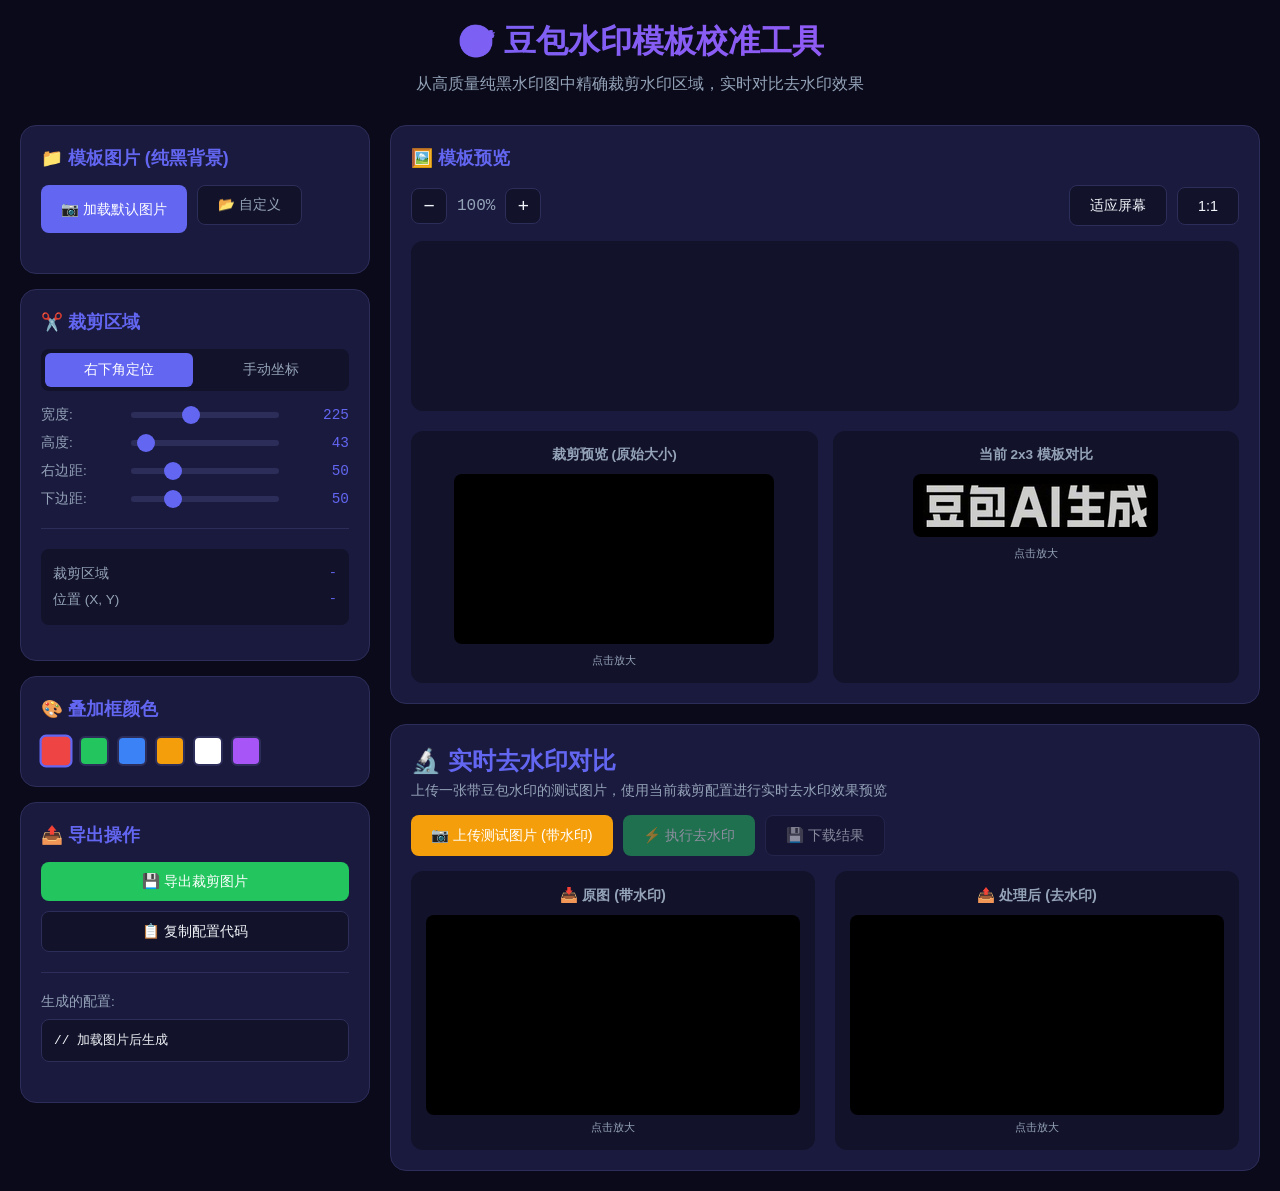
==== calibrate_watermark.html @ 96caa296 "fix: 调整水印模板质量和裁剪参数" ====
<!DOCTYPE html>
<html lang="zh-CN">
<head>
    <meta charset="UTF-8">
    <meta name="viewport" content="width=device-width, initial-scale=1.0">
    <title>豆包水印模板校准工具 (带实时去水印对比)</title>
    <style>
        :root {
            --bg-primary: #0a0a1a;
            --bg-secondary: #12122a;
            --bg-card: #1a1a3e;
            --accent: #6366f1;
            --accent-hover: #818cf8;
            --text-primary: #f1f5f9;
            --text-secondary: #94a3b8;
            --border: #2d2d5a;
            --success: #22c55e;
            --warning: #f59e0b;
            --danger: #ef4444;
        }

        * {
            margin: 0;
            padding: 0;
            box-sizing: border-box;
        }

        body {
            font-family: 'Inter', -apple-system, BlinkMacSystemFont, sans-serif;
            background: var(--bg-primary);
            color: var(--text-primary);
            min-height: 100vh;
            padding: 20px;
        }

        h1 {
            text-align: center;
            font-size: 2rem;
            margin-bottom: 10px;
            background: linear-gradient(135deg, var(--accent) 0%, #a855f7 100%);
            -webkit-background-clip: text;
            -webkit-text-fill-color: transparent;
            background-clip: text;
        }

        .subtitle {
            text-align: center;
            color: var(--text-secondary);
            margin-bottom: 30px;
        }

        .container {
            max-width: 1600px;
            margin: 0 auto;
            display: grid;
            grid-template-columns: 350px 1fr;
            gap: 20px;
        }

        .panel {
            background: var(--bg-card);
            border-radius: 16px;
            padding: 20px;
            border: 1px solid var(--border);
        }

        .panel h2 {
            font-size: 1.1rem;
            margin-bottom: 15px;
            color: var(--accent);
            display: flex;
            align-items: center;
            gap: 8px;
        }

        .control-group {
            margin-bottom: 20px;
        }

        .control-group label {
            display: block;
            font-size: 0.85rem;
            color: var(--text-secondary);
            margin-bottom: 8px;
        }

        .control-row {
            display: flex;
            align-items: center;
            gap: 10px;
            margin-bottom: 10px;
        }

        .control-row label {
            min-width: 80px;
            font-size: 0.85rem;
            color: var(--text-secondary);
        }

        input[type="range"] {
            flex: 1;
            height: 6px;
            -webkit-appearance: none;
            background: var(--border);
            border-radius: 3px;
            outline: none;
        }

        input[type="range"]::-webkit-slider-thumb {
            -webkit-appearance: none;
            width: 18px;
            height: 18px;
            background: var(--accent);
            border-radius: 50%;
            cursor: pointer;
            transition: transform 0.2s;
        }

        input[type="range"]::-webkit-slider-thumb:hover {
            transform: scale(1.2);
        }

        .value-display {
            min-width: 60px;
            text-align: right;
            font-family: 'JetBrains Mono', monospace;
            color: var(--accent);
            font-size: 0.9rem;
        }

        input[type="number"] {
            width: 80px;
            padding: 8px 10px;
            background: var(--bg-secondary);
            border: 1px solid var(--border);
            border-radius: 8px;
            color: var(--text-primary);
            font-size: 0.9rem;
            font-family: 'JetBrains Mono', monospace;
        }

        input[type="number"]:focus {
            outline: none;
            border-color: var(--accent);
        }

        .btn {
            display: inline-flex;
            align-items: center;
            justify-content: center;
            gap: 8px;
            padding: 10px 20px;
            border-radius: 8px;
            font-size: 0.9rem;
            font-weight: 500;
            cursor: pointer;
            border: none;
            transition: all 0.2s;
        }

        .btn-primary {
            background: var(--accent);
            color: white;
        }

        .btn-primary:hover {
            background: var(--accent-hover);
            transform: translateY(-2px);
        }

        .btn-secondary {
            background: var(--bg-secondary);
            color: var(--text-primary);
            border: 1px solid var(--border);
        }

        .btn-secondary:hover {
            border-color: var(--accent);
        }

        .btn-success {
            background: var(--success);
            color: white;
        }

        .btn-success:hover {
            filter: brightness(1.1);
        }

        .btn-warning {
            background: var(--warning);
            color: white;
        }

        .btn:disabled {
            opacity: 0.5;
            cursor: not-allowed;
        }

        .btn-group {
            display: flex;
            gap: 10px;
            flex-wrap: wrap;
        }

        .canvas-container {
            position: relative;
            overflow: auto;
            max-height: 60vh;
            background: var(--bg-secondary);
            border-radius: 12px;
            display: flex;
            align-items: center;
            justify-content: center;
            padding: 10px;
        }

        #mainCanvas {
            cursor: crosshair;
        }

        .preview-row {
            display: grid;
            grid-template-columns: 1fr 1fr;
            gap: 15px;
            margin-top: 20px;
        }

        .preview-box {
            background: var(--bg-secondary);
            border-radius: 12px;
            padding: 15px;
            text-align: center;
        }

        .preview-box h3 {
            font-size: 0.85rem;
            color: var(--text-secondary);
            margin-bottom: 10px;
        }

        .preview-canvas-wrapper {
            background: #000;
            border-radius: 8px;
            padding: 10px;
            display: inline-block;
        }

        .preview-canvas-wrapper canvas {
            display: block;
            image-rendering: pixelated;
        }

        .info-box {
            background: var(--bg-secondary);
            border-radius: 8px;
            padding: 12px;
            margin-bottom: 15px;
        }

        .info-row {
            display: flex;
            justify-content: space-between;
            font-size: 0.85rem;
            padding: 4px 0;
        }

        .info-row .label {
            color: var(--text-secondary);
        }

        .info-row .value {
            font-family: 'JetBrains Mono', monospace;
            color: var(--accent);
        }

        .config-output {
            background: var(--bg-secondary);
            border-radius: 8px;
            padding: 12px;
            font-family: 'JetBrains Mono', monospace;
            font-size: 0.8rem;
            white-space: pre-wrap;
            overflow-x: auto;
            border: 1px solid var(--border);
        }

        .zoom-controls {
            display: flex;
            gap: 10px;
            align-items: center;
            margin-bottom: 15px;
        }

        .zoom-btn {
            width: 36px;
            height: 36px;
            border-radius: 8px;
            background: var(--bg-secondary);
            border: 1px solid var(--border);
            color: var(--text-primary);
            font-size: 1.2rem;
            cursor: pointer;
            transition: all 0.2s;
        }

        .zoom-btn:hover {
            border-color: var(--accent);
            color: var(--accent);
        }

        .zoom-level {
            font-family: 'JetBrains Mono', monospace;
            color: var(--text-secondary);
        }

        .mode-toggle {
            display: flex;
            background: var(--bg-secondary);
            border-radius: 8px;
            padding: 4px;
            gap: 4px;
            margin-bottom: 15px;
        }

        .mode-btn {
            flex: 1;
            padding: 8px 12px;
            border: none;
            background: transparent;
            color: var(--text-secondary);
            border-radius: 6px;
            cursor: pointer;
            font-size: 0.85rem;
            transition: all 0.2s;
        }

        .mode-btn.active {
            background: var(--accent);
            color: white;
        }

        .divider {
            height: 1px;
            background: var(--border);
            margin: 20px 0;
        }

        .color-swatch {
            display: flex;
            gap: 8px;
            flex-wrap: wrap;
            margin-top: 10px;
        }

        .swatch {
            width: 30px;
            height: 30px;
            border-radius: 6px;
            border: 2px solid var(--border);
            cursor: pointer;
            transition: all 0.2s;
        }

        .swatch:hover, .swatch.active {
            border-color: var(--accent);
            transform: scale(1.1);
        }

        /* 实时对比区域 */
        .comparison-section {
            margin-top: 20px;
            background: var(--bg-card);
            border-radius: 16px;
            padding: 20px;
            border: 1px solid var(--border);
        }

        .comparison-grid {
            display: grid;
            grid-template-columns: 1fr 1fr;
            gap: 20px;
            margin-top: 15px;
        }

        .comparison-item {
            background: var(--bg-secondary);
            border-radius: 12px;
            padding: 15px;
        }

        .comparison-item h4 {
            font-size: 0.9rem;
            color: var(--text-secondary);
            margin-bottom: 10px;
            text-align: center;
        }

        .comparison-canvas-wrapper {
            background: #000;
            border-radius: 8px;
            overflow: hidden;
            display: flex;
            align-items: center;
            justify-content: center;
            min-height: 200px;
            max-height: 400px;
        }

        .comparison-canvas-wrapper canvas {
            max-width: 100%;
            max-height: 400px;
            object-fit: contain;
        }

        .result-badge {
            display: inline-flex;
            align-items: center;
            gap: 6px;
            padding: 6px 12px;
            border-radius: 20px;
            font-size: 0.8rem;
            margin-top: 10px;
        }

        .result-badge.success {
            background: rgba(34, 197, 94, 0.2);
            color: var(--success);
        }

        .result-badge.processing {
            background: rgba(99, 102, 241, 0.2);
            color: var(--accent);
        }

        .result-badge.error {
            background: rgba(239, 68, 68, 0.2);
            color: var(--danger);
        }

        @media (max-width: 1200px) {
            .container {
                grid-template-columns: 1fr;
            }
            .comparison-grid {
                grid-template-columns: 1fr;
            }
        }

        /* 图片放大模态框 */
        .image-modal {
            display: none;
            position: fixed;
            top: 0;
            left: 0;
            width: 100%;
            height: 100%;
            background: rgba(0, 0, 0, 0.9);
            z-index: 9999;
            cursor: zoom-out;
            overflow: auto;
            padding: 20px;
        }

        .image-modal.active {
            display: flex;
            align-items: center;
            justify-content: center;
        }

        .image-modal img,
        .image-modal canvas {
            max-width: 95%;
            max-height: 95%;
            object-fit: contain;
            border: 2px solid var(--border);
            border-radius: 8px;
        }

        .modal-close {
            position: fixed;
            top: 20px;
            right: 30px;
            font-size: 2rem;
            color: white;
            cursor: pointer;
            z-index: 10000;
            background: rgba(0,0,0,0.5);
            width: 40px;
            height: 40px;
            border-radius: 50%;
            display: flex;
            align-items: center;
            justify-content: center;
            transition: all 0.2s;
        }

        .modal-close:hover {
            background: var(--danger);
            transform: scale(1.1);
        }

        .modal-info {
            position: fixed;
            bottom: 20px;
            left: 50%;
            transform: translateX(-50%);
            background: rgba(0,0,0,0.7);
            color: white;
            padding: 10px 20px;
            border-radius: 8px;
            font-size: 0.9rem;
            z-index: 10000;
        }

        /* 可点击放大的画布样式 */
        .zoomable {
            cursor: zoom-in;
            transition: opacity 0.2s;
        }

        .zoomable:hover {
            opacity: 0.9;
        }

        .zoom-hint {
            font-size: 0.7rem;
            color: var(--text-secondary);
            text-align: center;
            margin-top: 5px;
        }
    </style>
</head>
<body>
    <h1>🎯 豆包水印模板校准工具</h1>
    <p class="subtitle">从高质量纯黑水印图中精确裁剪水印区域，实时对比去水印效果</p>

    <div class="container">
        <!-- 左侧控制面板 -->
        <div class="controls-panel">
            <div class="panel">
                <h2>📁 模板图片 (纯黑背景)</h2>
                <div class="control-group">
                    <div class="btn-group">
                        <button class="btn btn-primary" onclick="loadDefaultImage()">
                            📷 加载默认图片
                        </button>
                        <label class="btn btn-secondary">
                            📂 自定义
                            <input type="file" accept="image/*" style="display:none" onchange="loadCustomImage(event)">
                        </label>
                    </div>
                </div>
                <div class="info-box" id="imageInfo" style="display:none;">
                    <div class="info-row">
                        <span class="label">尺寸</span>
                        <span class="value" id="imageDimensions">-</span>
                    </div>
                    <div class="info-row">
                        <span class="label">宽高比</span>
                        <span class="value" id="imageRatio">-</span>
                    </div>
                </div>
            </div>

            <div class="panel" style="margin-top: 15px;">
                <h2>✂️ 裁剪区域</h2>
                
                <div class="mode-toggle">
                    <button class="mode-btn active" data-mode="corner" onclick="setMode('corner')">右下角定位</button>
                    <button class="mode-btn" data-mode="manual" onclick="setMode('manual')">手动坐标</button>
                </div>

                <div id="cornerMode">
                    <div class="control-row">
                        <label>宽度:</label>
                        <input type="range" id="cropWidth" min="50" max="500" value="272">
                        <span class="value-display" id="cropWidthVal">272</span>
                    </div>
                    <div class="control-row">
                        <label>高度:</label>
                        <input type="range" id="cropHeight" min="30" max="300" value="100">
                        <span class="value-display" id="cropHeightVal">100</span>
                    </div>
                    <div class="control-row">
                        <label>右边距:</label>
                        <input type="range" id="marginRight" min="0" max="200" value="0">
                        <span class="value-display" id="marginRightVal">0</span>
                    </div>
                    <div class="control-row">
                        <label>下边距:</label>
                        <input type="range" id="marginBottom" min="0" max="200" value="0">
                        <span class="value-display" id="marginBottomVal">0</span>
                    </div>
                </div>

                <div id="manualMode" style="display:none;">
                    <div class="control-row">
                        <label>X 坐标:</label>
                        <input type="number" id="cropX" value="0" min="0">
                    </div>
                    <div class="control-row">
                        <label>Y 坐标:</label>
                        <input type="number" id="cropY" value="0" min="0">
                    </div>
                    <div class="control-row">
                        <label>宽度:</label>
                        <input type="number" id="cropWidthManual" value="272" min="10">
                    </div>
                    <div class="control-row">
                        <label>高度:</label>
                        <input type="number" id="cropHeightManual" value="100" min="10">
                    </div>
                </div>

                <div class="divider"></div>

                <div class="info-box">
                    <div class="info-row">
                        <span class="label">裁剪区域</span>
                        <span class="value" id="cropRegion">-</span>
                    </div>
                    <div class="info-row">
                        <span class="label">位置 (X, Y)</span>
                        <span class="value" id="cropPosition">-</span>
                    </div>
                </div>
            </div>

            <div class="panel" style="margin-top: 15px;">
                <h2>🎨 叠加框颜色</h2>
                <div class="color-swatch">
                    <div class="swatch active" style="background:#ef4444" data-color="#ef4444" onclick="setBoxColor(this)"></div>
                    <div class="swatch" style="background:#22c55e" data-color="#22c55e" onclick="setBoxColor(this)"></div>
                    <div class="swatch" style="background:#3b82f6" data-color="#3b82f6" onclick="setBoxColor(this)"></div>
                    <div class="swatch" style="background:#f59e0b" data-color="#f59e0b" onclick="setBoxColor(this)"></div>
                    <div class="swatch" style="background:#ffffff" data-color="#ffffff" onclick="setBoxColor(this)"></div>
                    <div class="swatch" style="background:#a855f7" data-color="#a855f7" onclick="setBoxColor(this)"></div>
                </div>
            </div>

            <div class="panel" style="margin-top: 15px;">
                <h2>📤 导出操作</h2>
                <div class="btn-group" style="flex-direction: column;">
                    <button class="btn btn-success" onclick="exportCroppedImage()">
                        💾 导出裁剪图片
                    </button>
                    <button class="btn btn-secondary" onclick="copyConfig()">
                        📋 复制配置代码
                    </button>
                </div>
                <div class="divider"></div>
                <div class="control-group">
                    <label>生成的配置:</label>
                    <div class="config-output" id="configOutput">// 加载图片后生成</div>
                </div>
            </div>
        </div>

        <!-- 右侧画布区域 -->
        <div>
            <div class="panel">
                <h2>🖼️ 模板预览</h2>
                <div class="zoom-controls">
                    <button class="zoom-btn" onclick="zoom(-0.25)">−</button>
                    <span class="zoom-level" id="zoomLevel">100%</span>
                    <button class="zoom-btn" onclick="zoom(0.25)">+</button>
                    <button class="btn btn-secondary" style="margin-left: auto;" onclick="fitToScreen()">适应屏幕</button>
                    <button class="btn btn-secondary" onclick="resetZoom()">1:1</button>
                </div>
                <div class="canvas-container" id="canvasContainer">
                    <canvas id="mainCanvas"></canvas>
                </div>

                <div class="preview-row">
                    <div class="preview-box">
                        <h3>裁剪预览 (原始大小)</h3>
                        <div class="preview-canvas-wrapper">
                            <canvas id="cropPreview" class="zoomable" onclick="showModal('cropPreview')"></canvas>
                        </div>
                        <div class="zoom-hint">点击放大</div>
                    </div>
                    <div class="preview-box">
                        <h3>当前 2x3 模板对比</h3>
                        <div class="preview-canvas-wrapper">
                            <canvas id="templatePreview" class="zoomable" onclick="showModal('templatePreview')"></canvas>
                        </div>
                        <div class="zoom-hint">点击放大</div>
                    </div>
                </div>
            </div>

            <!-- 实时去水印对比区域 -->
            <div class="comparison-section">
                <h2 style="color: var(--accent); margin-bottom: 5px;">🔬 实时去水印对比</h2>
                <p style="color: var(--text-secondary); font-size: 0.85rem; margin-bottom: 15px;">
                    上传一张带豆包水印的测试图片，使用当前裁剪配置进行实时去水印效果预览
                </p>

                <div class="btn-group" style="margin-bottom: 15px;">
                    <label class="btn btn-warning">
                        📷 上传测试图片 (带水印)
                        <input type="file" accept="image/*" style="display:none" id="testImageInput" onchange="loadTestImage(event)">
                    </label>
                    <button class="btn btn-success" onclick="processWatermarkRemoval()" id="processBtn" disabled>
                        ⚡ 执行去水印
                    </button>
                    <button class="btn btn-secondary" onclick="downloadProcessedImage()" id="downloadBtn" disabled>
                        💾 下载结果
                    </button>
                </div>

                <div id="testImageInfo" style="display:none;" class="info-box">
                    <div class="info-row">
                        <span class="label">测试图片尺寸</span>
                        <span class="value" id="testImageDimensions">-</span>
                    </div>
                    <div class="info-row">
                        <span class="label">缩放后水印尺寸</span>
                        <span class="value" id="scaledWatermarkSize">-</span>
                    </div>
                    <div class="info-row">
                        <span class="label">水印位置</span>
                        <span class="value" id="watermarkPosition">-</span>
                    </div>
                    <div id="processingStatus"></div>
                </div>

                <div class="comparison-grid">
                    <div class="comparison-item">
                        <h4>📥 原图 (带水印)</h4>
                        <div class="comparison-canvas-wrapper">
                            <canvas id="originalCanvas" class="zoomable" onclick="showModal('originalCanvas')"></canvas>
                        </div>
                        <div class="zoom-hint">点击放大</div>
                    </div>
                    <div class="comparison-item">
                        <h4>📤 处理后 (去水印)</h4>
                        <div class="comparison-canvas-wrapper">
                            <canvas id="processedCanvas" class="zoomable" onclick="showModal('processedCanvas')"></canvas>
                        </div>
                        <div class="zoom-hint">点击放大</div>
                    </div>
                </div>
            </div>
        </div>
    </div>

    <!-- 图片放大模态框 -->
    <div id="imageModal" class="image-modal" onclick="closeModal()">
        <span class="modal-close" onclick="closeModal()">×</span>
        <canvas id="modalCanvas"></canvas>
        <div class="modal-info" id="modalInfo"></div>
    </div>

    <script>
        // 当前项目配置 (与 watermarkEngine.js 中的 DOUBAO_CONFIGS['2x3'] 保持同步)
        const PROJECT_CONFIG = {
            refWidth: 1672,
            refHeight: 2508,
            wmWidth: 225,
            wmHeight: 43,
            marginRight: 50,
            marginBottom: 50
        };

        // State
        let sourceImage = null;  // 模板图片（纯黑背景）
        let testImage = null;    // 测试图片（带水印）
        let currentZoom = 1;
        let currentMode = 'corner';
        let boxColor = '#ef4444';
        let isDragging = false;
        let dragStart = { x: 0, y: 0 };
        // 从项目配置加载默认值
        let cropRect = {
            x: PROJECT_CONFIG.refWidth - PROJECT_CONFIG.marginRight - PROJECT_CONFIG.wmWidth,
            y: PROJECT_CONFIG.refHeight - PROJECT_CONFIG.marginBottom - PROJECT_CONFIG.wmHeight,
            width: PROJECT_CONFIG.wmWidth,
            height: PROJECT_CONFIG.wmHeight
        };

        // DOM elements
        const mainCanvas = document.getElementById('mainCanvas');
        const ctx = mainCanvas.getContext('2d');
        const cropPreview = document.getElementById('cropPreview');
        const cropPreviewCtx = cropPreview.getContext('2d');
        const templatePreview = document.getElementById('templatePreview');
        const templatePreviewCtx = templatePreview.getContext('2d');
        const originalCanvas = document.getElementById('originalCanvas');
        const originalCtx = originalCanvas.getContext('2d');
        const processedCanvas = document.getElementById('processedCanvas');
        const processedCtx = processedCanvas.getContext('2d');

        // Initialize
        document.addEventListener('DOMContentLoaded', () => {
            // 设置滑块和输入框的默认值
            document.getElementById('cropWidth').value = PROJECT_CONFIG.wmWidth;
            document.getElementById('cropWidthVal').textContent = PROJECT_CONFIG.wmWidth;
            document.getElementById('cropHeight').value = PROJECT_CONFIG.wmHeight;
            document.getElementById('cropHeightVal').textContent = PROJECT_CONFIG.wmHeight;
            document.getElementById('marginRight').value = PROJECT_CONFIG.marginRight;
            document.getElementById('marginRightVal').textContent = PROJECT_CONFIG.marginRight;
            document.getElementById('marginBottom').value = PROJECT_CONFIG.marginBottom;
            document.getElementById('marginBottomVal').textContent = PROJECT_CONFIG.marginBottom;
            document.getElementById('cropWidthManual').value = PROJECT_CONFIG.wmWidth;
            document.getElementById('cropHeightManual').value = PROJECT_CONFIG.wmHeight;
            
            setupEventListeners();
            loadExistingTemplate();
        });

        // ========== 图片放大模态框功能 ==========
        function showModal(canvasId) {
            const sourceCanvas = document.getElementById(canvasId);
            if (sourceCanvas.width <= 1) return; // 空画布不显示
            
            const modal = document.getElementById('imageModal');
            const modalCanvas = document.getElementById('modalCanvas');
            const modalInfo = document.getElementById('modalInfo');
            
            // 复制画布内容
            modalCanvas.width = sourceCanvas.width;
            modalCanvas.height = sourceCanvas.height;
            const ctx = modalCanvas.getContext('2d');
            ctx.drawImage(sourceCanvas, 0, 0);
            
            // 显示信息
            const labels = {
                'cropPreview': '裁剪预览',
                'templatePreview': '当前模板',
                'originalCanvas': '原图 (带水印)',
                'processedCanvas': '处理结果 (去水印)'
            };
            modalInfo.textContent = `${labels[canvasId] || canvasId} - ${sourceCanvas.width} × ${sourceCanvas.height} 像素 | ESC 或点击关闭`;
            
            modal.classList.add('active');
            document.body.style.overflow = 'hidden';
        }

        function closeModal() {
            const modal = document.getElementById('imageModal');
            modal.classList.remove('active');
            document.body.style.overflow = '';
        }

        // ESC 键关闭模态框
        document.addEventListener('keydown', (e) => {
            if (e.key === 'Escape') {
                closeModal();
            }
        });

        function setupEventListeners() {
            // Slider controls
            ['cropWidth', 'cropHeight', 'marginRight', 'marginBottom'].forEach(id => {
                const el = document.getElementById(id);
                el.addEventListener('input', () => {
                    document.getElementById(id + 'Val').textContent = el.value;
                    updateCropFromCornerMode();
                    redraw();
                });
            });

            // Manual input controls
            ['cropX', 'cropY', 'cropWidthManual', 'cropHeightManual'].forEach(id => {
                const el = document.getElementById(id);
                el.addEventListener('input', () => {
                    updateCropFromManualMode();
                    redraw();
                });
            });

            // Canvas mouse events for dragging
            mainCanvas.addEventListener('mousedown', onMouseDown);
            mainCanvas.addEventListener('mousemove', onMouseMove);
            mainCanvas.addEventListener('mouseup', onMouseUp);
            mainCanvas.addEventListener('mouseleave', onMouseUp);
        }

        function loadDefaultImage() {
            const img = new Image();
            img.onload = () => {
                sourceImage = img;
                initializeForImage();
            };
            img.onerror = () => {
                alert('无法加载默认图片: assets/doubao1672x2508.png');
            };
            img.src = 'assets/doubao1672x2508.png';
        }

        function loadCustomImage(event) {
            const file = event.target.files[0];
            if (!file) return;

            const img = new Image();
            img.onload = () => {
                sourceImage = img;
                initializeForImage();
            };
            img.src = URL.createObjectURL(file);
        }

        function initializeForImage() {
            if (!sourceImage) return;

            // Update image info
            document.getElementById('imageInfo').style.display = 'block';
            document.getElementById('imageDimensions').textContent = 
                `${sourceImage.width} × ${sourceImage.height}`;
            document.getElementById('imageRatio').textContent = 
                (sourceImage.width / sourceImage.height).toFixed(4);

            // Set canvas size
            mainCanvas.width = sourceImage.width;
            mainCanvas.height = sourceImage.height;

            // Fit to screen initially
            fitToScreen();

            // Set initial crop area to bottom-right corner
            updateCropFromCornerMode();
            redraw();
        }

        function loadExistingTemplate() {
            const img = new Image();
            img.onload = () => {
                templatePreview.width = img.width;
                templatePreview.height = img.height;
                templatePreviewCtx.drawImage(img, 0, 0);
            };
            img.src = 'assets/doubao_bg_2x3.png';
        }

        function updateCropFromCornerMode() {
            if (!sourceImage) return;

            const width = parseInt(document.getElementById('cropWidth').value);
            const height = parseInt(document.getElementById('cropHeight').value);
            const marginRight = parseInt(document.getElementById('marginRight').value);
            const marginBottom = parseInt(document.getElementById('marginBottom').value);

            cropRect = {
                x: sourceImage.width - marginRight - width,
                y: sourceImage.height - marginBottom - height,
                width: width,
                height: height
            };

            // Sync to manual mode inputs
            document.getElementById('cropX').value = Math.round(cropRect.x);
            document.getElementById('cropY').value = Math.round(cropRect.y);
            document.getElementById('cropWidthManual').value = cropRect.width;
            document.getElementById('cropHeightManual').value = cropRect.height;

            updateInfoDisplays();
        }

        function updateCropFromManualMode() {
            cropRect = {
                x: parseInt(document.getElementById('cropX').value) || 0,
                y: parseInt(document.getElementById('cropY').value) || 0,
                width: parseInt(document.getElementById('cropWidthManual').value) || 100,
                height: parseInt(document.getElementById('cropHeightManual').value) || 100
            };

            updateInfoDisplays();
        }

        function updateInfoDisplays() {
            document.getElementById('cropRegion').textContent = 
                `${cropRect.width} × ${cropRect.height}`;
            document.getElementById('cropPosition').textContent = 
                `(${Math.round(cropRect.x)}, ${Math.round(cropRect.y)})`;

            updateConfigOutput();
            updateCropPreview();
        }

        function updateConfigOutput() {
            if (!sourceImage) return;

            const marginRight = Math.round(sourceImage.width - cropRect.x - cropRect.width);
            const marginBottom = Math.round(sourceImage.height - cropRect.y - cropRect.height);

            const config = `'2x3': {
    refWidth: ${sourceImage.width},
    refHeight: ${sourceImage.height},
    wmWidth: ${cropRect.width},
    wmHeight: ${cropRect.height},
    marginRight: ${marginRight},
    marginBottom: ${marginBottom}
}`;
            document.getElementById('configOutput').textContent = config;
        }

        function updateCropPreview() {
            if (!sourceImage) return;

            cropPreview.width = cropRect.width;
            cropPreview.height = cropRect.height;
            cropPreviewCtx.drawImage(
                sourceImage,
                cropRect.x, cropRect.y, cropRect.width, cropRect.height,
                0, 0, cropRect.width, cropRect.height
            );
        }

        function redraw() {
            if (!sourceImage) return;

            // Clear and draw source image
            ctx.clearRect(0, 0, mainCanvas.width, mainCanvas.height);
            ctx.drawImage(sourceImage, 0, 0);

            // Draw crop rectangle
            ctx.strokeStyle = boxColor;
            ctx.lineWidth = 2 / currentZoom;
            ctx.setLineDash([5 / currentZoom, 5 / currentZoom]);
            ctx.strokeRect(cropRect.x, cropRect.y, cropRect.width, cropRect.height);
            ctx.setLineDash([]);

            // Draw semi-transparent overlay
            ctx.fillStyle = boxColor + '33';
            ctx.fillRect(cropRect.x, cropRect.y, cropRect.width, cropRect.height);

            // Draw corner handles
            const handleSize = 8 / currentZoom;
            ctx.fillStyle = boxColor;
            
            // Top-left
            ctx.fillRect(cropRect.x - handleSize/2, cropRect.y - handleSize/2, handleSize, handleSize);
            // Top-right
            ctx.fillRect(cropRect.x + cropRect.width - handleSize/2, cropRect.y - handleSize/2, handleSize, handleSize);
            // Bottom-left
            ctx.fillRect(cropRect.x - handleSize/2, cropRect.y + cropRect.height - handleSize/2, handleSize, handleSize);
            // Bottom-right
            ctx.fillRect(cropRect.x + cropRect.width - handleSize/2, cropRect.y + cropRect.height - handleSize/2, handleSize, handleSize);

            // Draw dimension labels
            ctx.fillStyle = boxColor;
            ctx.font = `${14 / currentZoom}px JetBrains Mono, monospace`;
            ctx.fillText(
                `${cropRect.width} × ${cropRect.height}`,
                cropRect.x + cropRect.width / 2 - 40 / currentZoom,
                cropRect.y - 10 / currentZoom
            );
        }

        function setMode(mode) {
            currentMode = mode;
            document.querySelectorAll('.mode-btn').forEach(btn => {
                btn.classList.toggle('active', btn.dataset.mode === mode);
            });
            document.getElementById('cornerMode').style.display = mode === 'corner' ? 'block' : 'none';
            document.getElementById('manualMode').style.display = mode === 'manual' ? 'block' : 'none';
        }

        function setBoxColor(el) {
            document.querySelectorAll('.swatch').forEach(s => s.classList.remove('active'));
            el.classList.add('active');
            boxColor = el.dataset.color;
            redraw();
        }

        function zoom(delta) {
            currentZoom = Math.max(0.25, Math.min(4, currentZoom + delta));
            applyZoom();
        }

        function resetZoom() {
            currentZoom = 1;
            applyZoom();
        }

        function fitToScreen() {
            if (!sourceImage) return;
            const container = document.getElementById('canvasContainer');
            const maxWidth = container.clientWidth - 40;
            const maxHeight = window.innerHeight * 0.5;
            
            currentZoom = Math.min(
                maxWidth / sourceImage.width,
                maxHeight / sourceImage.height,
                1
            );
            applyZoom();
        }

        function applyZoom() {
            document.getElementById('zoomLevel').textContent = Math.round(currentZoom * 100) + '%';
            mainCanvas.style.transform = `scale(${currentZoom})`;
            mainCanvas.style.transformOrigin = 'top left';
            redraw();
        }

        // Mouse dragging for crop rectangle
        function onMouseDown(e) {
            if (!sourceImage) return;
            
            const rect = mainCanvas.getBoundingClientRect();
            const x = (e.clientX - rect.left) / currentZoom;
            const y = (e.clientY - rect.top) / currentZoom;

            // Check if clicking inside crop rect
            if (x >= cropRect.x && x <= cropRect.x + cropRect.width &&
                y >= cropRect.y && y <= cropRect.y + cropRect.height) {
                isDragging = true;
                dragStart = { x: x - cropRect.x, y: y - cropRect.y };
                mainCanvas.style.cursor = 'grabbing';
            }
        }

        function onMouseMove(e) {
            if (!isDragging || !sourceImage) return;

            const rect = mainCanvas.getBoundingClientRect();
            const x = (e.clientX - rect.left) / currentZoom;
            const y = (e.clientY - rect.top) / currentZoom;

            cropRect.x = Math.max(0, Math.min(sourceImage.width - cropRect.width, x - dragStart.x));
            cropRect.y = Math.max(0, Math.min(sourceImage.height - cropRect.height, y - dragStart.y));

            // Update UI
            document.getElementById('cropX').value = Math.round(cropRect.x);
            document.getElementById('cropY').value = Math.round(cropRect.y);
            
            // Update margin sliders if in corner mode
            const marginRight = Math.round(sourceImage.width - cropRect.x - cropRect.width);
            const marginBottom = Math.round(sourceImage.height - cropRect.y - cropRect.height);
            document.getElementById('marginRight').value = marginRight;
            document.getElementById('marginRightVal').textContent = marginRight;
            document.getElementById('marginBottom').value = marginBottom;
            document.getElementById('marginBottomVal').textContent = marginBottom;

            updateInfoDisplays();
            redraw();
        }

        function onMouseUp() {
            isDragging = false;
            mainCanvas.style.cursor = 'crosshair';
        }

        function exportCroppedImage() {
            if (!sourceImage) {
                alert('请先加载模板图片');
                return;
            }

            const exportCanvas = document.createElement('canvas');
            exportCanvas.width = cropRect.width;
            exportCanvas.height = cropRect.height;
            const exportCtx = exportCanvas.getContext('2d');
            
            exportCtx.drawImage(
                sourceImage,
                cropRect.x, cropRect.y, cropRect.width, cropRect.height,
                0, 0, cropRect.width, cropRect.height
            );

            // Download
            const link = document.createElement('a');
            link.download = `doubao_bg_2x3_${cropRect.width}x${cropRect.height}.png`;
            link.href = exportCanvas.toDataURL('image/png');
            link.click();
        }

        function copyConfig() {
            const config = document.getElementById('configOutput').textContent;
            navigator.clipboard.writeText(config).then(() => {
                alert('配置已复制到剪贴板！');
            });
        }

        // ========== 实时去水印对比功能 ==========

        function loadTestImage(event) {
            const file = event.target.files[0];
            if (!file) return;

            const img = new Image();
            img.onload = () => {
                testImage = img;
                
                // 显示测试图片信息
                document.getElementById('testImageInfo').style.display = 'block';
                document.getElementById('testImageDimensions').textContent = 
                    `${img.width} × ${img.height}`;
                
                // 计算水印区域
                const wmConfig = calculateWatermarkPosition(img.width, img.height);
                document.getElementById('scaledWatermarkSize').textContent = 
                    `${wmConfig.width} × ${wmConfig.height}`;
                document.getElementById('watermarkPosition').textContent = 
                    `(${wmConfig.x}, ${wmConfig.y})`;
                
                // 显示原图
                originalCanvas.width = img.width;
                originalCanvas.height = img.height;
                originalCtx.drawImage(img, 0, 0);
                
                // 在原图上标记水印区域
                originalCtx.strokeStyle = '#ef4444';
                originalCtx.lineWidth = 2;
                originalCtx.setLineDash([5, 5]);
                originalCtx.strokeRect(wmConfig.x, wmConfig.y, wmConfig.width, wmConfig.height);
                originalCtx.setLineDash([]);
                
                // 启用处理按钮
                document.getElementById('processBtn').disabled = false;
                document.getElementById('downloadBtn').disabled = true;
                
                // 清空处理结果
                processedCanvas.width = 1;
                processedCanvas.height = 1;
                processedCtx.clearRect(0, 0, 1, 1);

                document.getElementById('processingStatus').innerHTML = '';
            };
            img.src = URL.createObjectURL(file);
        }

        function calculateWatermarkPosition(imgWidth, imgHeight) {
            if (!sourceImage) {
                // 使用默认配置
                return {
                    x: imgWidth - cropRect.width,
                    y: imgHeight - cropRect.height,
                    width: cropRect.width,
                    height: cropRect.height,
                    scale: 1
                };
            }

            // 基于模板图尺寸计算缩放
            const refWidth = sourceImage.width;
            const refHeight = sourceImage.height;
            const marginRight = refWidth - cropRect.x - cropRect.width;
            const marginBottom = refHeight - cropRect.y - cropRect.height;
            
            // 计算缩放因子 (基于短边)
            const refShortEdge = Math.min(refWidth, refHeight);
            const imgShortEdge = Math.min(imgWidth, imgHeight);
            const scale = imgShortEdge / refShortEdge;
            
            const scaledWidth = Math.round(cropRect.width * scale);
            const scaledHeight = Math.round(cropRect.height * scale);
            const scaledMarginRight = Math.round(marginRight * scale);
            const scaledMarginBottom = Math.round(marginBottom * scale);
            
            return {
                x: imgWidth - scaledMarginRight - scaledWidth,
                y: imgHeight - scaledMarginBottom - scaledHeight,
                width: scaledWidth,
                height: scaledHeight,
                scale: scale
            };
        }

        async function processWatermarkRemoval() {
            if (!testImage || !sourceImage) {
                alert('请先加载模板图片和测试图片');
                return;
            }

            const statusEl = document.getElementById('processingStatus');
            statusEl.innerHTML = '<span class="result-badge processing">⏳ 正在处理...</span>';
            document.getElementById('processBtn').disabled = true;

            // 延迟执行以显示处理状态
            await new Promise(resolve => setTimeout(resolve, 50));

            try {
                // 获取水印配置
                const wmConfig = calculateWatermarkPosition(testImage.width, testImage.height);
                
                // 创建处理画布
                processedCanvas.width = testImage.width;
                processedCanvas.height = testImage.height;
                processedCtx.drawImage(testImage, 0, 0);
                
                // 获取图像数据
                const imageData = processedCtx.getImageData(0, 0, testImage.width, testImage.height);
                
                // 从裁剪区域生成 alpha map
                const alphaMap = await generateAlphaMapFromCrop(wmConfig.width, wmConfig.height);
                
                // 执行水印移除
                removeWatermark(imageData, alphaMap, wmConfig);
                
                // 写回图像数据
                processedCtx.putImageData(imageData, 0, 0);
                
                // 在结果上标记处理区域 (用绿色虚线)
                processedCtx.strokeStyle = '#22c55e';
                processedCtx.lineWidth = 2;
                processedCtx.setLineDash([5, 5]);
                processedCtx.strokeRect(wmConfig.x, wmConfig.y, wmConfig.width, wmConfig.height);
                processedCtx.setLineDash([]);
                
                statusEl.innerHTML = '<span class="result-badge success">✅ 处理完成 - 检查右侧结果</span>';
                document.getElementById('processBtn').disabled = false;
                document.getElementById('downloadBtn').disabled = false;
                
            } catch (error) {
                console.error('处理失败:', error);
                statusEl.innerHTML = `<span class="result-badge error">❌ 处理失败: ${error.message}</span>`;
                document.getElementById('processBtn').disabled = false;
            }
        }

        async function generateAlphaMapFromCrop(targetWidth, targetHeight) {
            // 从裁剪区域获取模板图像数据
            const tempCanvas = document.createElement('canvas');
            tempCanvas.width = targetWidth;
            tempCanvas.height = targetHeight;
            const tempCtx = tempCanvas.getContext('2d');
            
            // 使用高质量缩放
            tempCtx.imageSmoothingEnabled = true;
            tempCtx.imageSmoothingQuality = 'high';
            
            // 从源图像裁剪区域绘制并缩放到目标尺寸
            tempCtx.drawImage(
                sourceImage,
                cropRect.x, cropRect.y, cropRect.width, cropRect.height,
                0, 0, targetWidth, targetHeight
            );
            
            const imageData = tempCtx.getImageData(0, 0, targetWidth, targetHeight);
            
            // 计算 alpha map
            return calculateAlphaMap(imageData);
        }

        /**
         * 从纯黑背景水印图计算 alpha 值
         * 原理: 如果纯黑背景变成了灰色，说明有半透明水印覆盖
         * alpha = R / 255 (对于白色水印覆盖在黑色背景上)
         */
        function calculateAlphaMap(imageData) {
            const data = imageData.data;
            const width = imageData.width;
            const height = imageData.height;
            const alphaMap = new Float32Array(width * height);
            
            for (let i = 0; i < width * height; i++) {
                const r = data[i * 4];
                const g = data[i * 4 + 1];
                const b = data[i * 4 + 2];
                
                // 使用 RGB 平均值计算 alpha
                // 纯黑应该是 0，纯白应该是 1
                const luminance = (r + g + b) / 3;
                alphaMap[i] = luminance / 255;
            }
            
            return alphaMap;
        }

        /**
         * 移除水印 (逆向 alpha 混合)
         * 公式: original = (blended - watermark * alpha) / (1 - alpha)
         */
        function removeWatermark(imageData, alphaMap, position) {
            const data = imageData.data;
            const imgWidth = imageData.width;
            const wmWidth = position.width;
            const wmHeight = position.height;
            const wmX = position.x;
            const wmY = position.y;
            
            for (let y = 0; y < wmHeight; y++) {
                for (let x = 0; x < wmWidth; x++) {
                    const imgX = wmX + x;
                    const imgY = wmY + y;
                    
                    // 边界检查
                    if (imgX < 0 || imgX >= imgWidth || imgY < 0 || imgY >= imageData.height) {
                        continue;
                    }
                    
                    const imgIdx = (imgY * imgWidth + imgX) * 4;
                    const alphaIdx = y * wmWidth + x;
                    const alpha = alphaMap[alphaIdx];
                    
                    // 如果 alpha 太小，跳过 (避免除以接近0的数)
                    if (alpha < 0.01) continue;
                    
                    // 如果 alpha 太大 (接近不透明)，也需要特殊处理
                    if (alpha > 0.99) {
                        // 几乎完全不透明的水印，无法恢复原始像素
                        continue;
                    }
                    
                    // 逆向 alpha 混合
                    // 假设水印颜色是白色 (255, 255, 255)
                    const watermarkColor = 255;
                    const oneMinusAlpha = 1 - alpha;
                    
                    for (let c = 0; c < 3; c++) {
                        const blendedValue = data[imgIdx + c];
                        // original = (blended - watermark * alpha) / (1 - alpha)
                        let originalValue = (blendedValue - watermarkColor * alpha) / oneMinusAlpha;
                        
                        // Clamp to valid range
                        originalValue = Math.max(0, Math.min(255, Math.round(originalValue)));
                        data[imgIdx + c] = originalValue;
                    }
                }
            }
        }

        function downloadProcessedImage() {
            if (processedCanvas.width <= 1) {
                alert('请先执行去水印处理');
                return;
            }

            // 重新绘制不带边框的结果
            const exportCanvas = document.createElement('canvas');
            exportCanvas.width = testImage.width;
            exportCanvas.height = testImage.height;
            const exportCtx = exportCanvas.getContext('2d');
            
            // 重新处理得到干净的结果
            exportCtx.drawImage(testImage, 0, 0);
            const imageData = exportCtx.getImageData(0, 0, testImage.width, testImage.height);
            const wmConfig = calculateWatermarkPosition(testImage.width, testImage.height);
            
            generateAlphaMapFromCrop(wmConfig.width, wmConfig.height).then(alphaMap => {
                removeWatermark(imageData, alphaMap, wmConfig);
                exportCtx.putImageData(imageData, 0, 0);
                
                const link = document.createElement('a');
                link.download = `processed_${Date.now()}.png`;
                link.href = exportCanvas.toDataURL('image/png');
                link.click();
            });
        }
    </script>
</body>
</html>
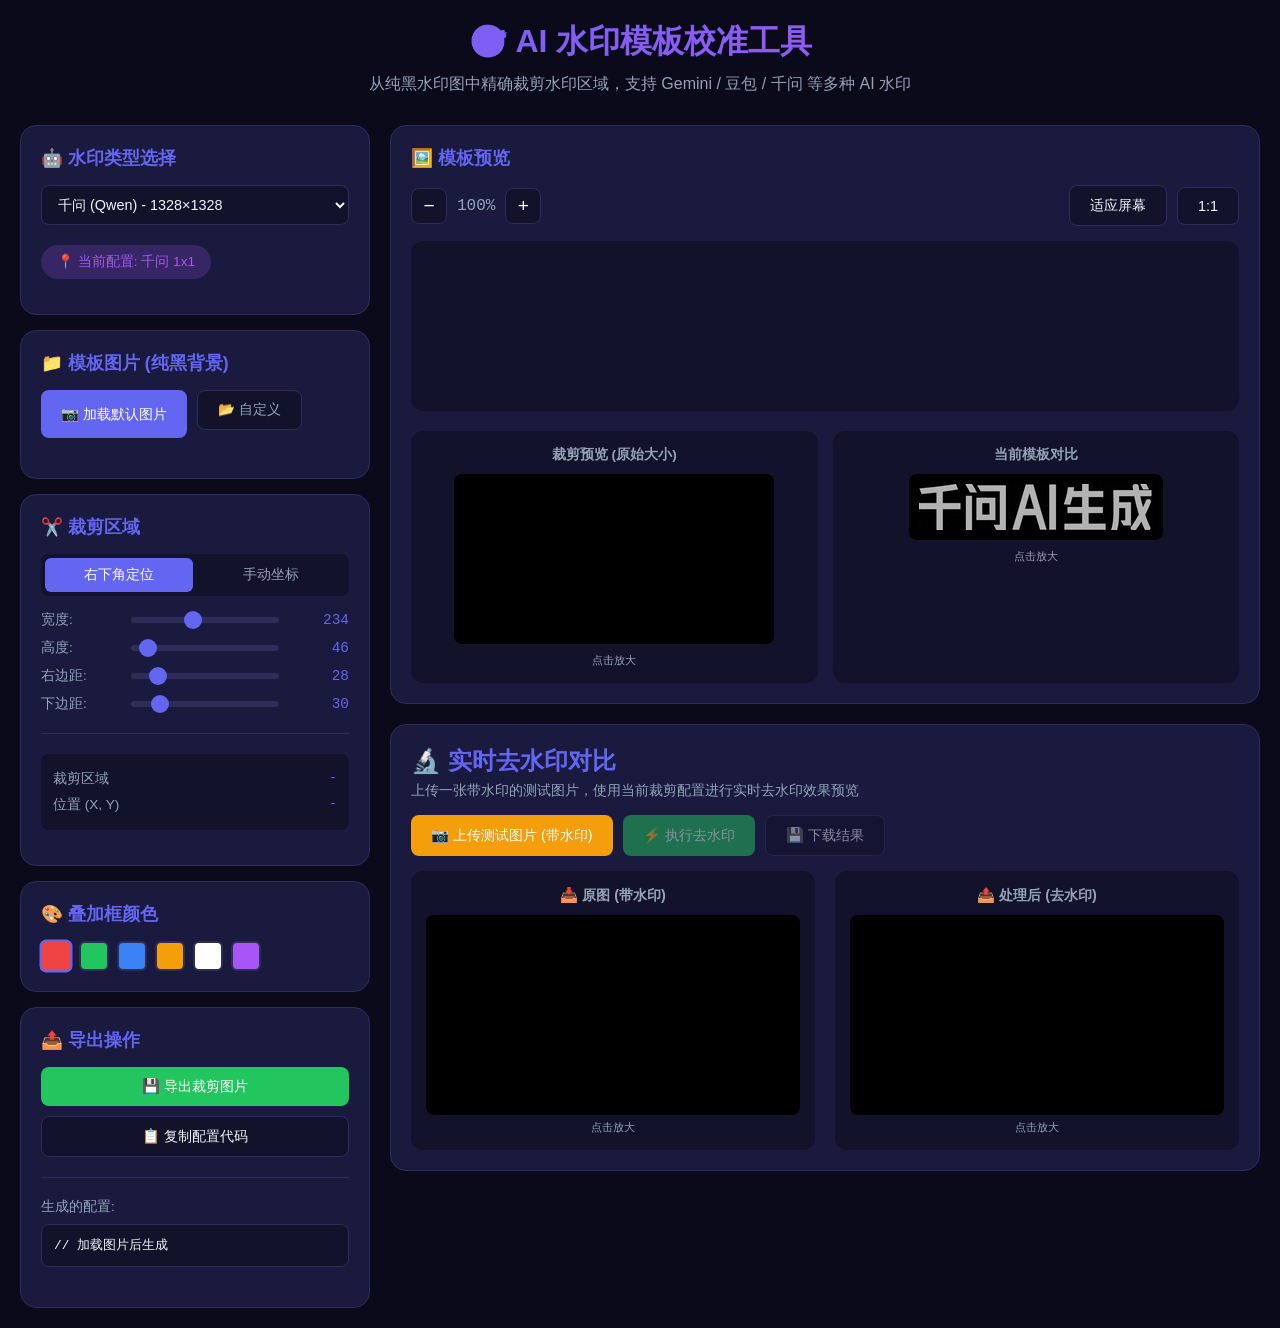
==== commit 699d6c36: "feat: 新增通义千问(Qwen)水印去除支持 - 添加 Qwen 水印检测与去除逻辑 (watermarkEngine.js) - 更新 UI 界面，增加 Qwen 选项卡 (index.html" ====
--- a/calibrate_watermark.html
+++ b/calibrate_watermark.html
@@ -3,7 +3,7 @@
 <head>
     <meta charset="UTF-8">
     <meta name="viewport" content="width=device-width, initial-scale=1.0">
-    <title>豆包水印模板校准工具 (带实时去水印对比)</title>
+    <title>水印模板校准工具 (支持多种 AI 水印)</title>
     <style>
         :root {
             --bg-primary: #0a0a1a;
@@ -140,6 +140,22 @@
         }
 
         input[type="number"]:focus {
+            outline: none;
+            border-color: var(--accent);
+        }
+
+        select {
+            width: 100%;
+            padding: 10px 12px;
+            background: var(--bg-secondary);
+            border: 1px solid var(--border);
+            border-radius: 8px;
+            color: var(--text-primary);
+            font-size: 0.9rem;
+            cursor: pointer;
+        }
+
+        select:focus {
             outline: none;
             border-color: var(--accent);
         }
@@ -529,16 +545,58 @@
             text-align: center;
             margin-top: 5px;
         }
+
+        /* 水印类型指示器 */
+        .watermark-type-indicator {
+            display: inline-flex;
+            align-items: center;
+            gap: 8px;
+            padding: 8px 16px;
+            border-radius: 20px;
+            font-size: 0.85rem;
+            margin-bottom: 15px;
+        }
+
+        .watermark-type-indicator.gemini {
+            background: rgba(59, 130, 246, 0.2);
+            color: #3b82f6;
+        }
+
+        .watermark-type-indicator.doubao {
+            background: rgba(34, 197, 94, 0.2);
+            color: #22c55e;
+        }
+
+        .watermark-type-indicator.qwen {
+            background: rgba(168, 85, 247, 0.2);
+            color: #a855f7;
+        }
     </style>
 </head>
 <body>
-    <h1>🎯 豆包水印模板校准工具</h1>
-    <p class="subtitle">从高质量纯黑水印图中精确裁剪水印区域，实时对比去水印效果</p>
+    <h1>🎯 AI 水印模板校准工具</h1>
+    <p class="subtitle">从纯黑水印图中精确裁剪水印区域，支持 Gemini / 豆包 / 千问 等多种 AI 水印</p>
 
     <div class="container">
         <!-- 左侧控制面板 -->
         <div class="controls-panel">
             <div class="panel">
+                <h2>🤖 水印类型选择</h2>
+                <div class="control-group">
+                    <select id="watermarkType" onchange="onWatermarkTypeChange()">
+                        <option value="qwen">千问 (Qwen) - 1328×1328</option>
+                        <option value="doubao_1x1">豆包 (Doubao) - 1:1 正方形</option>
+                        <option value="doubao_2x3">豆包 (Doubao) - 2:3 竖版</option>
+                        <option value="doubao_3x2">豆包 (Doubao) - 3:2 横版</option>
+                        <option value="gemini">Gemini - 通用</option>
+                    </select>
+                </div>
+                <div id="currentTypeIndicator" class="watermark-type-indicator qwen">
+                    <span>📍 当前配置: 千问 1x1</span>
+                </div>
+            </div>
+
+            <div class="panel" style="margin-top: 15px;">
                 <h2>📁 模板图片 (纯黑背景)</h2>
                 <div class="control-group">
                     <div class="btn-group">
@@ -574,23 +632,23 @@
                 <div id="cornerMode">
                     <div class="control-row">
                         <label>宽度:</label>
-                        <input type="range" id="cropWidth" min="50" max="500" value="272">
-                        <span class="value-display" id="cropWidthVal">272</span>
+                        <input type="range" id="cropWidth" min="50" max="500" value="240">
+                        <span class="value-display" id="cropWidthVal">240</span>
                     </div>
                     <div class="control-row">
                         <label>高度:</label>
-                        <input type="range" id="cropHeight" min="30" max="300" value="100">
-                        <span class="value-display" id="cropHeightVal">100</span>
+                        <input type="range" id="cropHeight" min="30" max="300" value="54">
+                        <span class="value-display" id="cropHeightVal">54</span>
                     </div>
                     <div class="control-row">
                         <label>右边距:</label>
-                        <input type="range" id="marginRight" min="0" max="200" value="0">
-                        <span class="value-display" id="marginRightVal">0</span>
+                        <input type="range" id="marginRight" min="0" max="200" value="25">
+                        <span class="value-display" id="marginRightVal">25</span>
                     </div>
                     <div class="control-row">
                         <label>下边距:</label>
-                        <input type="range" id="marginBottom" min="0" max="200" value="0">
-                        <span class="value-display" id="marginBottomVal">0</span>
+                        <input type="range" id="marginBottom" min="0" max="200" value="25">
+                        <span class="value-display" id="marginBottomVal">25</span>
                     </div>
                 </div>
 
@@ -605,11 +663,11 @@
                     </div>
                     <div class="control-row">
                         <label>宽度:</label>
-                        <input type="number" id="cropWidthManual" value="272" min="10">
+                        <input type="number" id="cropWidthManual" value="240" min="10">
                     </div>
                     <div class="control-row">
                         <label>高度:</label>
-                        <input type="number" id="cropHeightManual" value="100" min="10">
+                        <input type="number" id="cropHeightManual" value="54" min="10">
                     </div>
                 </div>
 
@@ -681,7 +739,7 @@
                         <div class="zoom-hint">点击放大</div>
                     </div>
                     <div class="preview-box">
-                        <h3>当前 2x3 模板对比</h3>
+                        <h3>当前模板对比</h3>
                         <div class="preview-canvas-wrapper">
                             <canvas id="templatePreview" class="zoomable" onclick="showModal('templatePreview')"></canvas>
                         </div>
@@ -694,7 +752,7 @@
             <div class="comparison-section">
                 <h2 style="color: var(--accent); margin-bottom: 5px;">🔬 实时去水印对比</h2>
                 <p style="color: var(--text-secondary); font-size: 0.85rem; margin-bottom: 15px;">
-                    上传一张带豆包水印的测试图片，使用当前裁剪配置进行实时去水印效果预览
+                    上传一张带水印的测试图片，使用当前裁剪配置进行实时去水印效果预览
                 </p>
 
                 <div class="btn-group" style="margin-bottom: 15px;">
@@ -754,30 +812,87 @@
     </div>
 
     <script>
-        // 当前项目配置 (与 watermarkEngine.js 中的 DOUBAO_CONFIGS['2x3'] 保持同步)
-        const PROJECT_CONFIG = {
-            refWidth: 1672,
-            refHeight: 2508,
-            wmWidth: 225,
-            wmHeight: 43,
-            marginRight: 50,
-            marginBottom: 50
+        // ========== 水印配置预设 ==========
+        // 从 watermarkEngine.js 同步的配置
+        const WATERMARK_CONFIGS = {
+            qwen: {
+                name: '千问 1x1',
+                templatePath: 'assets/qwen_bg_1x1.png',
+                defaultImagePath: 'assets/qwen1328x1328.png',
+                refWidth: 1328,
+                refHeight: 1328,
+                wmWidth: 234,
+                wmHeight: 46,
+                marginRight: 28,
+                marginBottom: 30,
+                cssClass: 'qwen'
+            },
+            doubao_1x1: {
+                name: '豆包 1x1',
+                templatePath: 'assets/doubao_bg_1x1.png',
+                defaultImagePath: 'assets/doubao1x1.png',
+                refWidth: 2048,
+                refHeight: 2048,
+                wmWidth: 282,
+                wmHeight: 123,
+                marginRight: 57,
+                marginBottom: 54,
+                cssClass: 'doubao'
+            },
+            doubao_2x3: {
+                name: '豆包 2x3',
+                templatePath: 'assets/doubao_bg_2x3.png',
+                defaultImagePath: 'assets/doubao1672x2508.png',
+                refWidth: 1672,
+                refHeight: 2508,
+                wmWidth: 225,
+                wmHeight: 43,
+                marginRight: 50,
+                marginBottom: 50,
+                cssClass: 'doubao'
+            },
+            doubao_3x2: {
+                name: '豆包 3x2',
+                templatePath: 'assets/doubao_bg_3x2.png',
+                defaultImagePath: 'assets/doubao3x2.png',
+                refWidth: 2508,
+                refHeight: 1672,
+                wmWidth: 296,
+                wmHeight: 71,
+                marginRight: 53,
+                marginBottom: 53,
+                cssClass: 'doubao'
+            },
+            gemini: {
+                name: 'Gemini',
+                templatePath: 'assets/bg_96.png',
+                defaultImagePath: 'assets/Gemini2528x1696.png',
+                refWidth: 2048,
+                refHeight: 2048,
+                wmWidth: 96,
+                wmHeight: 96,
+                marginRight: 64,
+                marginBottom: 64,
+                cssClass: 'gemini'
+            }
         };
 
         // State
-        let sourceImage = null;  // 模板图片（纯黑背景）
-        let testImage = null;    // 测试图片（带水印）
+        let currentWatermarkType = 'qwen';
+        let sourceImage = null;
+        let testImage = null;
         let currentZoom = 1;
         let currentMode = 'corner';
         let boxColor = '#ef4444';
         let isDragging = false;
         let dragStart = { x: 0, y: 0 };
-        // 从项目配置加载默认值
+        
+        // 从当前配置初始化裁剪区域
         let cropRect = {
-            x: PROJECT_CONFIG.refWidth - PROJECT_CONFIG.marginRight - PROJECT_CONFIG.wmWidth,
-            y: PROJECT_CONFIG.refHeight - PROJECT_CONFIG.marginBottom - PROJECT_CONFIG.wmHeight,
-            width: PROJECT_CONFIG.wmWidth,
-            height: PROJECT_CONFIG.wmHeight
+            x: 0,
+            y: 0,
+            width: 240,
+            height: 54
         };
 
         // DOM elements
@@ -794,38 +909,63 @@
 
         // Initialize
         document.addEventListener('DOMContentLoaded', () => {
-            // 设置滑块和输入框的默认值
-            document.getElementById('cropWidth').value = PROJECT_CONFIG.wmWidth;
-            document.getElementById('cropWidthVal').textContent = PROJECT_CONFIG.wmWidth;
-            document.getElementById('cropHeight').value = PROJECT_CONFIG.wmHeight;
-            document.getElementById('cropHeightVal').textContent = PROJECT_CONFIG.wmHeight;
-            document.getElementById('marginRight').value = PROJECT_CONFIG.marginRight;
-            document.getElementById('marginRightVal').textContent = PROJECT_CONFIG.marginRight;
-            document.getElementById('marginBottom').value = PROJECT_CONFIG.marginBottom;
-            document.getElementById('marginBottomVal').textContent = PROJECT_CONFIG.marginBottom;
-            document.getElementById('cropWidthManual').value = PROJECT_CONFIG.wmWidth;
-            document.getElementById('cropHeightManual').value = PROJECT_CONFIG.wmHeight;
-            
+            loadConfigFromType(currentWatermarkType);
             setupEventListeners();
             loadExistingTemplate();
         });
 
+        function onWatermarkTypeChange() {
+            currentWatermarkType = document.getElementById('watermarkType').value;
+            loadConfigFromType(currentWatermarkType);
+            loadExistingTemplate();
+            
+            // 如果已有源图像，需要重新计算裁剪位置
+            if (sourceImage) {
+                updateCropFromCornerMode();
+                redraw();
+            }
+        }
+
+        function loadConfigFromType(type) {
+            const config = WATERMARK_CONFIGS[type];
+            if (!config) return;
+
+            // 更新 UI 控件
+            document.getElementById('cropWidth').value = config.wmWidth;
+            document.getElementById('cropWidthVal').textContent = config.wmWidth;
+            document.getElementById('cropHeight').value = config.wmHeight;
+            document.getElementById('cropHeightVal').textContent = config.wmHeight;
+            document.getElementById('marginRight').value = config.marginRight;
+            document.getElementById('marginRightVal').textContent = config.marginRight;
+            document.getElementById('marginBottom').value = config.marginBottom;
+            document.getElementById('marginBottomVal').textContent = config.marginBottom;
+            document.getElementById('cropWidthManual').value = config.wmWidth;
+            document.getElementById('cropHeightManual').value = config.wmHeight;
+
+            // 更新裁剪矩形
+            cropRect.width = config.wmWidth;
+            cropRect.height = config.wmHeight;
+
+            // 更新类型指示器
+            const indicator = document.getElementById('currentTypeIndicator');
+            indicator.className = `watermark-type-indicator ${config.cssClass}`;
+            indicator.innerHTML = `<span>📍 当前配置: ${config.name}</span>`;
+        }
+
         // ========== 图片放大模态框功能 ==========
         function showModal(canvasId) {
             const sourceCanvas = document.getElementById(canvasId);
-            if (sourceCanvas.width <= 1) return; // 空画布不显示
+            if (sourceCanvas.width <= 1) return;
             
             const modal = document.getElementById('imageModal');
             const modalCanvas = document.getElementById('modalCanvas');
             const modalInfo = document.getElementById('modalInfo');
             
-            // 复制画布内容
             modalCanvas.width = sourceCanvas.width;
             modalCanvas.height = sourceCanvas.height;
             const ctx = modalCanvas.getContext('2d');
             ctx.drawImage(sourceCanvas, 0, 0);
             
-            // 显示信息
             const labels = {
                 'cropPreview': '裁剪预览',
                 'templatePreview': '当前模板',
@@ -844,7 +984,6 @@
             document.body.style.overflow = '';
         }
 
-        // ESC 键关闭模态框
         document.addEventListener('keydown', (e) => {
             if (e.key === 'Escape') {
                 closeModal();
@@ -852,7 +991,6 @@
         });
 
         function setupEventListeners() {
-            // Slider controls
             ['cropWidth', 'cropHeight', 'marginRight', 'marginBottom'].forEach(id => {
                 const el = document.getElementById(id);
                 el.addEventListener('input', () => {
@@ -862,7 +1000,6 @@
                 });
             });
 
-            // Manual input controls
             ['cropX', 'cropY', 'cropWidthManual', 'cropHeightManual'].forEach(id => {
                 const el = document.getElementById(id);
                 el.addEventListener('input', () => {
@@ -871,7 +1008,6 @@
                 });
             });
 
-            // Canvas mouse events for dragging
             mainCanvas.addEventListener('mousedown', onMouseDown);
             mainCanvas.addEventListener('mousemove', onMouseMove);
             mainCanvas.addEventListener('mouseup', onMouseUp);
@@ -879,15 +1015,16 @@
         }
 
         function loadDefaultImage() {
+            const config = WATERMARK_CONFIGS[currentWatermarkType];
             const img = new Image();
             img.onload = () => {
                 sourceImage = img;
                 initializeForImage();
             };
             img.onerror = () => {
-                alert('无法加载默认图片: assets/doubao1672x2508.png');
+                alert(`无法加载默认图片: ${config.defaultImagePath}`);
             };
-            img.src = 'assets/doubao1672x2508.png';
+            img.src = config.defaultImagePath;
         }
 
         function loadCustomImage(event) {
@@ -905,33 +1042,35 @@
         function initializeForImage() {
             if (!sourceImage) return;
 
-            // Update image info
             document.getElementById('imageInfo').style.display = 'block';
             document.getElementById('imageDimensions').textContent = 
                 `${sourceImage.width} × ${sourceImage.height}`;
             document.getElementById('imageRatio').textContent = 
                 (sourceImage.width / sourceImage.height).toFixed(4);
 
-            // Set canvas size
             mainCanvas.width = sourceImage.width;
             mainCanvas.height = sourceImage.height;
 
-            // Fit to screen initially
             fitToScreen();
-
-            // Set initial crop area to bottom-right corner
             updateCropFromCornerMode();
             redraw();
         }
 
         function loadExistingTemplate() {
+            const config = WATERMARK_CONFIGS[currentWatermarkType];
             const img = new Image();
             img.onload = () => {
                 templatePreview.width = img.width;
                 templatePreview.height = img.height;
                 templatePreviewCtx.drawImage(img, 0, 0);
             };
-            img.src = 'assets/doubao_bg_2x3.png';
+            img.onerror = () => {
+                // 模板不存在时清空预览
+                templatePreview.width = 1;
+                templatePreview.height = 1;
+                templatePreviewCtx.clearRect(0, 0, 1, 1);
+            };
+            img.src = config.templatePath;
         }
 
         function updateCropFromCornerMode() {
@@ -949,7 +1088,6 @@
                 height: height
             };
 
-            // Sync to manual mode inputs
             document.getElementById('cropX').value = Math.round(cropRect.x);
             document.getElementById('cropY').value = Math.round(cropRect.y);
             document.getElementById('cropWidthManual').value = cropRect.width;
@@ -984,8 +1122,10 @@
 
             const marginRight = Math.round(sourceImage.width - cropRect.x - cropRect.width);
             const marginBottom = Math.round(sourceImage.height - cropRect.y - cropRect.height);
-
-            const config = `'2x3': {
+            const config = WATERMARK_CONFIGS[currentWatermarkType];
+
+            const configCode = `// ${config.name} 配置
+'${currentWatermarkType}': {
     refWidth: ${sourceImage.width},
     refHeight: ${sourceImage.height},
     wmWidth: ${cropRect.width},
@@ -993,7 +1133,7 @@
     marginRight: ${marginRight},
     marginBottom: ${marginBottom}
 }`;
-            document.getElementById('configOutput').textContent = config;
+            document.getElementById('configOutput').textContent = configCode;
         }
 
         function updateCropPreview() {
@@ -1011,35 +1151,26 @@
         function redraw() {
             if (!sourceImage) return;
 
-            // Clear and draw source image
             ctx.clearRect(0, 0, mainCanvas.width, mainCanvas.height);
             ctx.drawImage(sourceImage, 0, 0);
 
-            // Draw crop rectangle
             ctx.strokeStyle = boxColor;
             ctx.lineWidth = 2 / currentZoom;
             ctx.setLineDash([5 / currentZoom, 5 / currentZoom]);
             ctx.strokeRect(cropRect.x, cropRect.y, cropRect.width, cropRect.height);
             ctx.setLineDash([]);
 
-            // Draw semi-transparent overlay
             ctx.fillStyle = boxColor + '33';
             ctx.fillRect(cropRect.x, cropRect.y, cropRect.width, cropRect.height);
 
-            // Draw corner handles
             const handleSize = 8 / currentZoom;
             ctx.fillStyle = boxColor;
             
-            // Top-left
             ctx.fillRect(cropRect.x - handleSize/2, cropRect.y - handleSize/2, handleSize, handleSize);
-            // Top-right
             ctx.fillRect(cropRect.x + cropRect.width - handleSize/2, cropRect.y - handleSize/2, handleSize, handleSize);
-            // Bottom-left
             ctx.fillRect(cropRect.x - handleSize/2, cropRect.y + cropRect.height - handleSize/2, handleSize, handleSize);
-            // Bottom-right
             ctx.fillRect(cropRect.x + cropRect.width - handleSize/2, cropRect.y + cropRect.height - handleSize/2, handleSize, handleSize);
 
-            // Draw dimension labels
             ctx.fillStyle = boxColor;
             ctx.font = `${14 / currentZoom}px JetBrains Mono, monospace`;
             ctx.fillText(
@@ -1096,7 +1227,6 @@
             redraw();
         }
 
-        // Mouse dragging for crop rectangle
         function onMouseDown(e) {
             if (!sourceImage) return;
             
@@ -1104,7 +1234,6 @@
             const x = (e.clientX - rect.left) / currentZoom;
             const y = (e.clientY - rect.top) / currentZoom;
 
-            // Check if clicking inside crop rect
             if (x >= cropRect.x && x <= cropRect.x + cropRect.width &&
                 y >= cropRect.y && y <= cropRect.y + cropRect.height) {
                 isDragging = true;
@@ -1123,11 +1252,9 @@
             cropRect.x = Math.max(0, Math.min(sourceImage.width - cropRect.width, x - dragStart.x));
             cropRect.y = Math.max(0, Math.min(sourceImage.height - cropRect.height, y - dragStart.y));
 
-            // Update UI
             document.getElementById('cropX').value = Math.round(cropRect.x);
             document.getElementById('cropY').value = Math.round(cropRect.y);
             
-            // Update margin sliders if in corner mode
             const marginRight = Math.round(sourceImage.width - cropRect.x - cropRect.width);
             const marginBottom = Math.round(sourceImage.height - cropRect.y - cropRect.height);
             document.getElementById('marginRight').value = marginRight;
@@ -1161,9 +1288,9 @@
                 0, 0, cropRect.width, cropRect.height
             );
 
-            // Download
+            const config = WATERMARK_CONFIGS[currentWatermarkType];
             const link = document.createElement('a');
-            link.download = `doubao_bg_2x3_${cropRect.width}x${cropRect.height}.png`;
+            link.download = `${currentWatermarkType}_bg_${cropRect.width}x${cropRect.height}.png`;
             link.href = exportCanvas.toDataURL('image/png');
             link.click();
         }
@@ -1185,35 +1312,29 @@
             img.onload = () => {
                 testImage = img;
                 
-                // 显示测试图片信息
                 document.getElementById('testImageInfo').style.display = 'block';
                 document.getElementById('testImageDimensions').textContent = 
                     `${img.width} × ${img.height}`;
                 
-                // 计算水印区域
                 const wmConfig = calculateWatermarkPosition(img.width, img.height);
                 document.getElementById('scaledWatermarkSize').textContent = 
                     `${wmConfig.width} × ${wmConfig.height}`;
                 document.getElementById('watermarkPosition').textContent = 
                     `(${wmConfig.x}, ${wmConfig.y})`;
                 
-                // 显示原图
                 originalCanvas.width = img.width;
                 originalCanvas.height = img.height;
                 originalCtx.drawImage(img, 0, 0);
                 
-                // 在原图上标记水印区域
                 originalCtx.strokeStyle = '#ef4444';
                 originalCtx.lineWidth = 2;
                 originalCtx.setLineDash([5, 5]);
                 originalCtx.strokeRect(wmConfig.x, wmConfig.y, wmConfig.width, wmConfig.height);
                 originalCtx.setLineDash([]);
                 
-                // 启用处理按钮
                 document.getElementById('processBtn').disabled = false;
                 document.getElementById('downloadBtn').disabled = true;
                 
-                // 清空处理结果
                 processedCanvas.width = 1;
                 processedCanvas.height = 1;
                 processedCtx.clearRect(0, 0, 1, 1);
@@ -1225,7 +1346,6 @@
 
         function calculateWatermarkPosition(imgWidth, imgHeight) {
             if (!sourceImage) {
-                // 使用默认配置
                 return {
                     x: imgWidth - cropRect.width,
                     y: imgHeight - cropRect.height,
@@ -1235,13 +1355,11 @@
                 };
             }
 
-            // 基于模板图尺寸计算缩放
             const refWidth = sourceImage.width;
             const refHeight = sourceImage.height;
             const marginRight = refWidth - cropRect.x - cropRect.width;
             const marginBottom = refHeight - cropRect.y - cropRect.height;
             
-            // 计算缩放因子 (基于短边)
             const refShortEdge = Math.min(refWidth, refHeight);
             const imgShortEdge = Math.min(imgWidth, imgHeight);
             const scale = imgShortEdge / refShortEdge;
@@ -1270,31 +1388,23 @@
             statusEl.innerHTML = '<span class="result-badge processing">⏳ 正在处理...</span>';
             document.getElementById('processBtn').disabled = true;
 
-            // 延迟执行以显示处理状态
             await new Promise(resolve => setTimeout(resolve, 50));
 
             try {
-                // 获取水印配置
                 const wmConfig = calculateWatermarkPosition(testImage.width, testImage.height);
                 
-                // 创建处理画布
                 processedCanvas.width = testImage.width;
                 processedCanvas.height = testImage.height;
                 processedCtx.drawImage(testImage, 0, 0);
                 
-                // 获取图像数据
                 const imageData = processedCtx.getImageData(0, 0, testImage.width, testImage.height);
                 
-                // 从裁剪区域生成 alpha map
                 const alphaMap = await generateAlphaMapFromCrop(wmConfig.width, wmConfig.height);
                 
-                // 执行水印移除
                 removeWatermark(imageData, alphaMap, wmConfig);
                 
-                // 写回图像数据
                 processedCtx.putImageData(imageData, 0, 0);
                 
-                // 在结果上标记处理区域 (用绿色虚线)
                 processedCtx.strokeStyle = '#22c55e';
                 processedCtx.lineWidth = 2;
                 processedCtx.setLineDash([5, 5]);
@@ -1313,17 +1423,14 @@
         }
 
         async function generateAlphaMapFromCrop(targetWidth, targetHeight) {
-            // 从裁剪区域获取模板图像数据
             const tempCanvas = document.createElement('canvas');
             tempCanvas.width = targetWidth;
             tempCanvas.height = targetHeight;
             const tempCtx = tempCanvas.getContext('2d');
             
-            // 使用高质量缩放
             tempCtx.imageSmoothingEnabled = true;
             tempCtx.imageSmoothingQuality = 'high';
             
-            // 从源图像裁剪区域绘制并缩放到目标尺寸
             tempCtx.drawImage(
                 sourceImage,
                 cropRect.x, cropRect.y, cropRect.width, cropRect.height,
@@ -1332,15 +1439,9 @@
             
             const imageData = tempCtx.getImageData(0, 0, targetWidth, targetHeight);
             
-            // 计算 alpha map
             return calculateAlphaMap(imageData);
         }
 
-        /**
-         * 从纯黑背景水印图计算 alpha 值
-         * 原理: 如果纯黑背景变成了灰色，说明有半透明水印覆盖
-         * alpha = R / 255 (对于白色水印覆盖在黑色背景上)
-         */
         function calculateAlphaMap(imageData) {
             const data = imageData.data;
             const width = imageData.width;
@@ -1352,8 +1453,6 @@
                 const g = data[i * 4 + 1];
                 const b = data[i * 4 + 2];
                 
-                // 使用 RGB 平均值计算 alpha
-                // 纯黑应该是 0，纯白应该是 1
                 const luminance = (r + g + b) / 3;
                 alphaMap[i] = luminance / 255;
             }
@@ -1361,10 +1460,6 @@
             return alphaMap;
         }
 
-        /**
-         * 移除水印 (逆向 alpha 混合)
-         * 公式: original = (blended - watermark * alpha) / (1 - alpha)
-         */
         function removeWatermark(imageData, alphaMap, position) {
             const data = imageData.data;
             const imgWidth = imageData.width;
@@ -1378,7 +1473,6 @@
                     const imgX = wmX + x;
                     const imgY = wmY + y;
                     
-                    // 边界检查
                     if (imgX < 0 || imgX >= imgWidth || imgY < 0 || imgY >= imageData.height) {
                         continue;
                     }
@@ -1387,26 +1481,19 @@
                     const alphaIdx = y * wmWidth + x;
                     const alpha = alphaMap[alphaIdx];
                     
-                    // 如果 alpha 太小，跳过 (避免除以接近0的数)
                     if (alpha < 0.01) continue;
                     
-                    // 如果 alpha 太大 (接近不透明)，也需要特殊处理
                     if (alpha > 0.99) {
-                        // 几乎完全不透明的水印，无法恢复原始像素
                         continue;
                     }
                     
-                    // 逆向 alpha 混合
-                    // 假设水印颜色是白色 (255, 255, 255)
                     const watermarkColor = 255;
                     const oneMinusAlpha = 1 - alpha;
                     
                     for (let c = 0; c < 3; c++) {
                         const blendedValue = data[imgIdx + c];
-                        // original = (blended - watermark * alpha) / (1 - alpha)
                         let originalValue = (blendedValue - watermarkColor * alpha) / oneMinusAlpha;
                         
-                        // Clamp to valid range
                         originalValue = Math.max(0, Math.min(255, Math.round(originalValue)));
                         data[imgIdx + c] = originalValue;
                     }
@@ -1420,13 +1507,11 @@
                 return;
             }
 
-            // 重新绘制不带边框的结果
             const exportCanvas = document.createElement('canvas');
             exportCanvas.width = testImage.width;
             exportCanvas.height = testImage.height;
             const exportCtx = exportCanvas.getContext('2d');
             
-            // 重新处理得到干净的结果
             exportCtx.drawImage(testImage, 0, 0);
             const imageData = exportCtx.getImageData(0, 0, testImage.width, testImage.height);
             const wmConfig = calculateWatermarkPosition(testImage.width, testImage.height);
@@ -1436,7 +1521,7 @@
                 exportCtx.putImageData(imageData, 0, 0);
                 
                 const link = document.createElement('a');
-                link.download = `processed_${Date.now()}.png`;
+                link.download = `processed_${currentWatermarkType}_${Date.now()}.png`;
                 link.href = exportCanvas.toDataURL('image/png');
                 link.click();
             });
